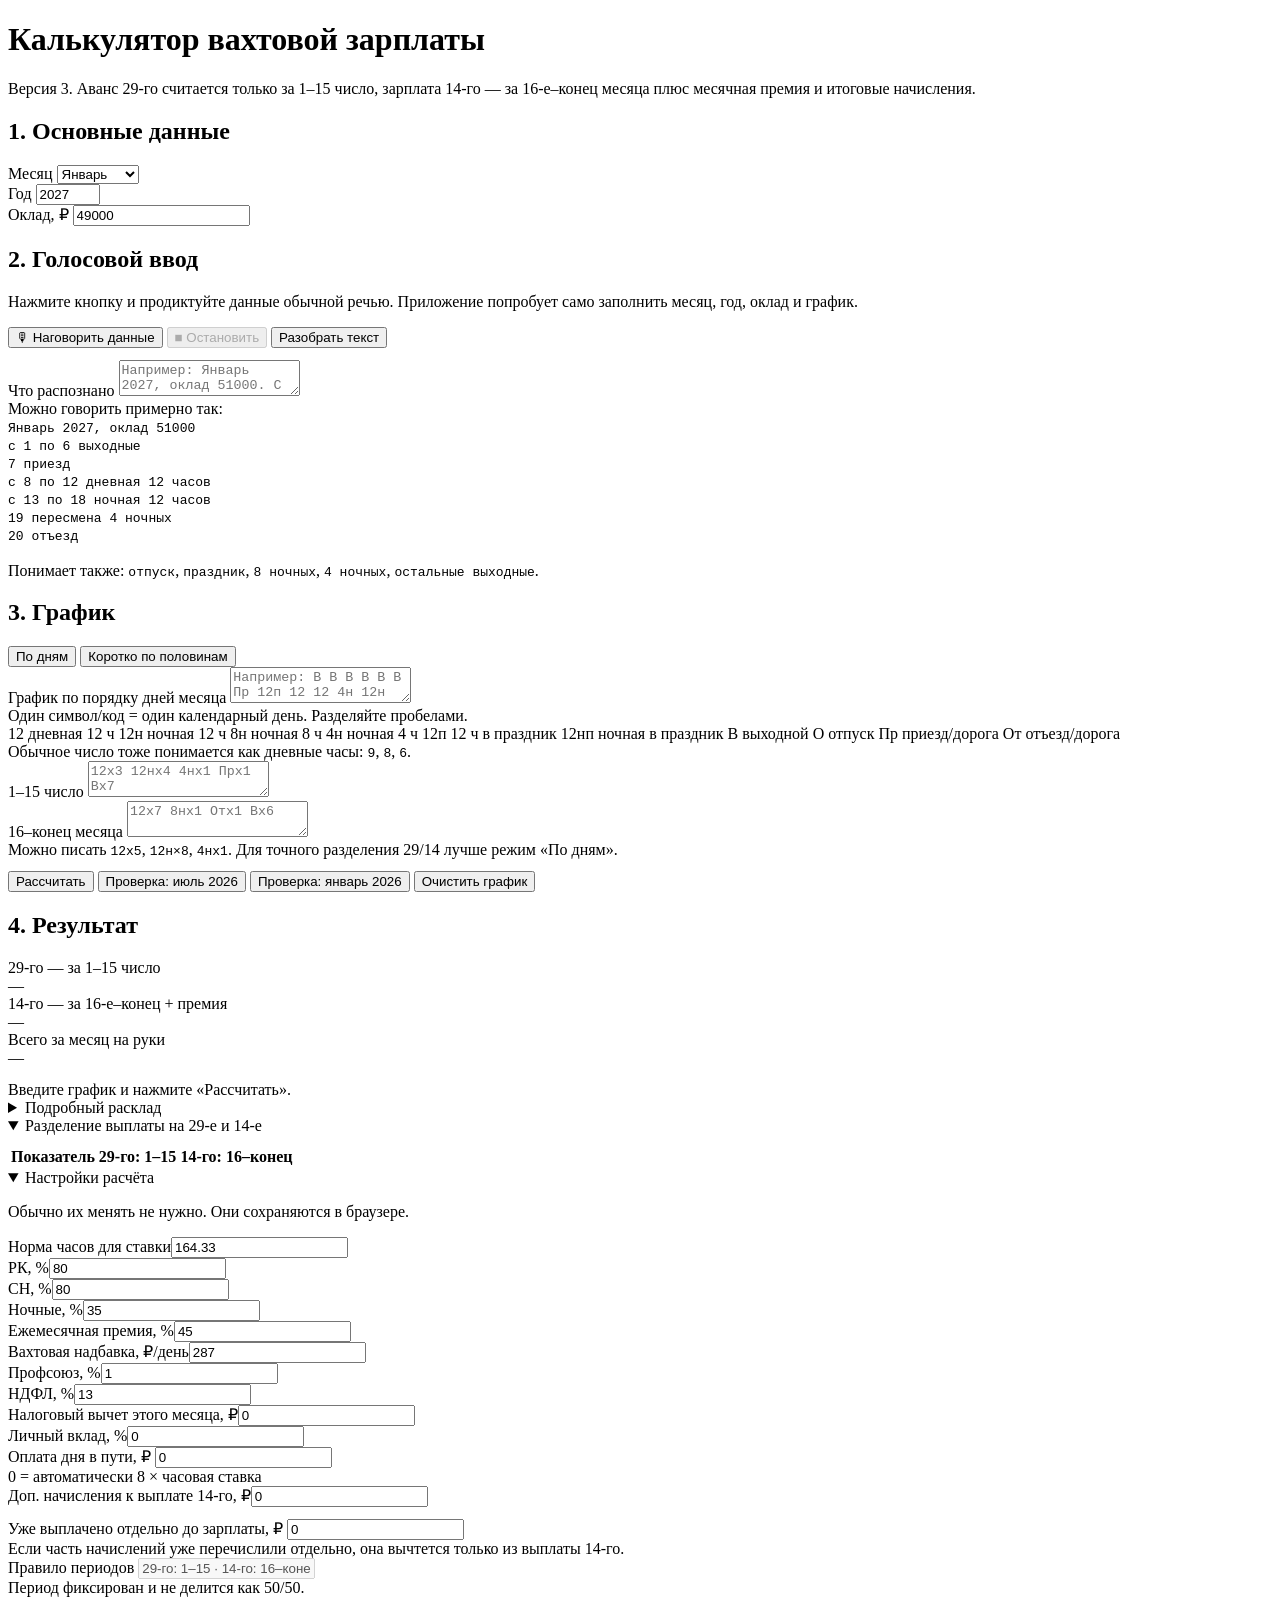
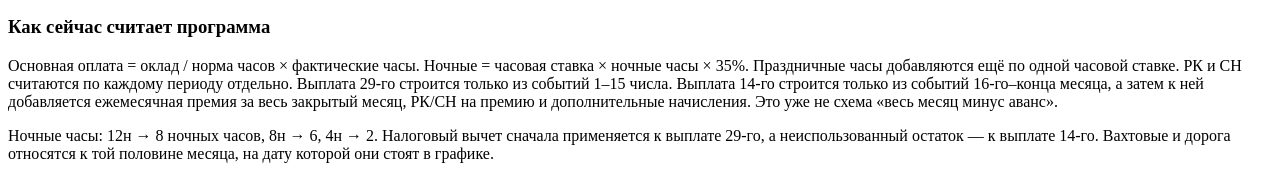
==== index.html @ 9ec72a4e "Add salary calculator app" ====
<!DOCTYPE html>
<html lang="ru">
<head>
<meta charset="UTF-8">
<meta name="viewport" content="width=device-width, initial-scale=1.0">
<title>Вахта — зарплата</title>
<meta name="theme-color" content="#246bfd">
<meta name="mobile-web-app-capable" content="yes">
<meta name="apple-mobile-web-app-capable" content="yes">
<meta name="apple-mobile-web-app-status-bar-style" content="default">
<meta name="apple-mobile-web-app-title" content="Вахта ЗП">
<link rel="manifest" href="manifest.webmanifest">
<link rel="icon" href="icon.svg" type="image/svg+xml">
<link rel="stylesheet" href="styles.css">
</head>
<body>
<div class="wrap">
  <h1>Калькулятор вахтовой зарплаты</h1>
  <p class="sub">Версия 3. Аванс 29-го считается только за 1–15 число, зарплата 14-го — за 16-е–конец месяца плюс месячная премия и итоговые начисления.</p>

  <div class="card">
    <h2>1. Основные данные</h2>
    <div class="grid3">
      <div>
        <label>Месяц</label>
        <select id="month">
          <option value="1">Январь</option><option value="2">Февраль</option><option value="3">Март</option>
          <option value="4">Апрель</option><option value="5">Май</option><option value="6">Июнь</option>
          <option value="7">Июль</option><option value="8">Август</option><option value="9">Сентябрь</option>
          <option value="10">Октябрь</option><option value="11">Ноябрь</option><option value="12">Декабрь</option>
        </select>
      </div>
      <div>
        <label>Год</label>
        <input id="year" type="number" value="2027" min="2024" max="2100">
      </div>
      <div>
        <label>Оклад, ₽</label>
        <input id="salary" type="number" value="49000" min="0" step="0.01">
      </div>
    </div>
  </div>


  <div class="card">
    <h2>2. Голосовой ввод</h2>
    <p class="small">Нажмите кнопку и продиктуйте данные обычной речью. Приложение попробует само заполнить месяц, год, оклад и график.</p>

    <div class="row">
      <button class="primary" id="voiceBtn">🎙 Наговорить данные</button>
      <button class="secondary" id="voiceStopBtn" disabled>■ Остановить</button>
      <button class="ghost" id="voiceParseBtn">Разобрать текст</button>
    </div>

    <div style="margin-top:12px">
      <label>Что распознано</label>
      <textarea id="voiceText" placeholder="Например: Январь 2027, оклад 51000. С 1 по 6 выходные. 7 приезд. 8 дневная 12 часов. С 9 по 14 ночная 12 часов. 15 пересмена 4 ночных. С 16 по 22 дневная 12. 23 отъезд. Остальные выходные."></textarea>
    </div>

    <div class="hint">
      Можно говорить примерно так:<br>
      <code>Январь 2027, оклад 51000</code><br>
      <code>с 1 по 6 выходные</code><br>
      <code>7 приезд</code><br>
      <code>с 8 по 12 дневная 12 часов</code><br>
      <code>с 13 по 18 ночная 12 часов</code><br>
      <code>19 пересмена 4 ночных</code><br>
      <code>20 отъезд</code><br><br>
      Понимает также: <code>отпуск</code>, <code>праздник</code>, <code>8 ночных</code>, <code>4 ночных</code>, <code>остальные выходные</code>.
    </div>
    <div id="voiceStatus"></div>
  </div>

  <div class="card">
    <h2>3. График</h2>
    <div class="tabs">
      <button class="tab active" id="tabDays">По дням</button>
      <button class="tab" id="tabHalf">Коротко по половинам</button>
    </div>

    <div id="modeDays">
      <label>График по порядку дней месяца</label>
      <textarea id="schedule" placeholder="Например: В В В В В В Пр 12п 12 12 4н 12н 12н 12н 12н 12н 12н ..."></textarea>
      <div class="hint">
        Один символ/код = один календарный день. Разделяйте пробелами.<br>
        <span class="badge">12</span> дневная 12 ч
        <span class="badge">12н</span> ночная 12 ч
        <span class="badge">8н</span> ночная 8 ч
        <span class="badge">4н</span> ночная 4 ч
        <span class="badge">12п</span> 12 ч в праздник
        <span class="badge">12нп</span> ночная в праздник
        <span class="badge">В</span> выходной
        <span class="badge">О</span> отпуск
        <span class="badge">Пр</span> приезд/дорога
        <span class="badge">От</span> отъезд/дорога
        <br>Обычное число тоже понимается как дневные часы: <code>9</code>, <code>8</code>, <code>6</code>.
      </div>
    </div>

    <div id="modeHalf" class="hidden">
      <div class="grid">
        <div>
          <label>1–15 число</label>
          <textarea id="half1" placeholder="12x3 12нx4 4нx1 Прx1 Вx7"></textarea>
        </div>
        <div>
          <label>16–конец месяца</label>
          <textarea id="half2" placeholder="12x7 8нx1 Отx1 Вx6"></textarea>
        </div>
      </div>
      <div class="hint">
        Можно писать <code>12x5</code>, <code>12н×8</code>, <code>4нx1</code>. Для точного разделения 29/14 лучше режим «По дням».
      </div>
    </div>

    <div class="row" style="margin-top:12px">
      <button class="primary" id="calcBtn">Рассчитать</button>
      <button class="secondary" id="julyPreset">Проверка: июль 2026</button>
      <button class="secondary" id="janPreset">Проверка: январь 2026</button>
      <button class="ghost" id="clearBtn">Очистить график</button>
    </div>
    <div id="parseMsg"></div>
  </div>

  <div class="card">
    <h2>4. Результат</h2>
    <div class="result-grid">
      <div class="result main">
        <div class="k">29-го — за 1–15 число</div>
        <div class="v" id="advanceOut">—</div>
      </div>
      <div class="result good">
        <div class="k">14-го — за 16-е–конец + премия</div>
        <div class="v" id="finalOut">—</div>
      </div>
      <div class="result">
        <div class="k">Всего за месяц на руки</div>
        <div class="v" id="netOut">—</div>
      </div>
    </div>

    <div id="summary" class="hint" style="margin-top:14px">Введите график и нажмите «Рассчитать».</div>
    <div id="warnings"></div>

    <details>
      <summary>Подробный расклад</summary>
      <div style="overflow:auto;margin-top:10px">
        <table>
          <thead><tr><th>Начисление</th><th>Сумма</th></tr></thead>
          <tbody id="breakdown"></tbody>
          <tfoot>
            <tr><td>Всего начислено</td><td id="grossOut">—</td></tr>
            <tr><td>Профсоюз</td><td id="unionOut">—</td></tr>
            <tr><td>НДФЛ</td><td id="taxOut">—</td></tr>
          </tfoot>
        </table>
      </div>
    </details>

    <details open>
      <summary>Разделение выплаты на 29-е и 14-е</summary>
      <div id="halfSummary" class="hint"></div>
      <div style="overflow:auto;margin-top:10px">
        <table>
          <thead>
            <tr><th>Показатель</th><th>29-го: 1–15</th><th>14-го: 16–конец</th></tr>
          </thead>
          <tbody id="periodBreakdown"></tbody>
        </table>
      </div>
    </details>
  </div>

  <div class="card">
    <details open>
      <summary>Настройки расчёта</summary>
      <p class="small">Обычно их менять не нужно. Они сохраняются в браузере.</p>
      <div class="grid3" style="margin-top:12px">
        <div><label>Норма часов для ставки</label><input id="norm" type="number" step="0.01" value="164.33"></div>
        <div><label>РК, %</label><input id="rkPct" type="number" step="0.01" value="80"></div>
        <div><label>СН, %</label><input id="snPct" type="number" step="0.01" value="80"></div>
        <div><label>Ночные, %</label><input id="nightPct" type="number" step="0.01" value="35"></div>
        <div><label>Ежемесячная премия, %</label><input id="premiumPct" type="number" step="0.01" value="45"></div>
        <div><label>Вахтовая надбавка, ₽/день</label><input id="vakhDay" type="number" step="0.01" value="287"></div>
        <div><label>Профсоюз, %</label><input id="unionPct" type="number" step="0.01" value="1"></div>
        <div><label>НДФЛ, %</label><input id="taxPct" type="number" step="0.01" value="13"></div>
        <div><label>Налоговый вычет этого месяца, ₽</label><input id="taxDeduction" type="number" step="0.01" value="0"></div>
        <div><label>Личный вклад, %</label><input id="personalPct" type="number" step="0.01" value="0"></div>
        <div>
          <label>Оплата дня в пути, ₽</label>
          <input id="travelDay" type="number" step="0.01" value="0">
          <div class="small">0 = автоматически 8 × часовая ставка</div>
        </div>
        <div><label>Доп. начисления к выплате 14-го, ₽</label><input id="extraGross" type="number" step="0.01" value="0"></div>
      </div>

      <div class="grid" style="margin-top:12px">
        <div>
          <label>Уже выплачено отдельно до зарплаты, ₽</label>
          <input id="alreadyPaid" type="number" step="0.01" value="0">
          <div class="small">Если часть начислений уже перечислили отдельно, она вычтется только из выплаты 14-го.</div>
        </div>
        <div>
          <label>Правило периодов</label>
          <input value="29-го: 1–15 · 14-го: 16–конец" disabled>
          <div class="small">Период фиксирован и не делится как 50/50.</div>
        </div>
      </div>
    </details>
  </div>

  <div class="card">
    <h3>Как сейчас считает программа</h3>
    <p class="small">
      Основная оплата = оклад / норма часов × фактические часы. Ночные = часовая ставка × ночные часы × 35%.
      Праздничные часы добавляются ещё по одной часовой ставке. РК и СН считаются по каждому периоду отдельно.
      Выплата 29-го строится только из событий 1–15 числа. Выплата 14-го строится только из событий 16-го–конца месяца,
      а затем к ней добавляется ежемесячная премия за весь закрытый месяц, РК/СН на премию и дополнительные начисления.
      Это уже не схема «весь месяц минус аванс».
    </p>
    <p class="small">
      Ночные часы: 12н → 8 ночных часов, 8н → 6, 4н → 2. Налоговый вычет сначала применяется к выплате 29-го,
      а неиспользованный остаток — к выплате 14-го. Вахтовые и дорога относятся к той половине месяца, на дату которой они стоят в графике.
    </p>
  </div>
</div>

<script src="core.js" defer></script>
<script src="voice.js" defer></script>
</body>
</html>
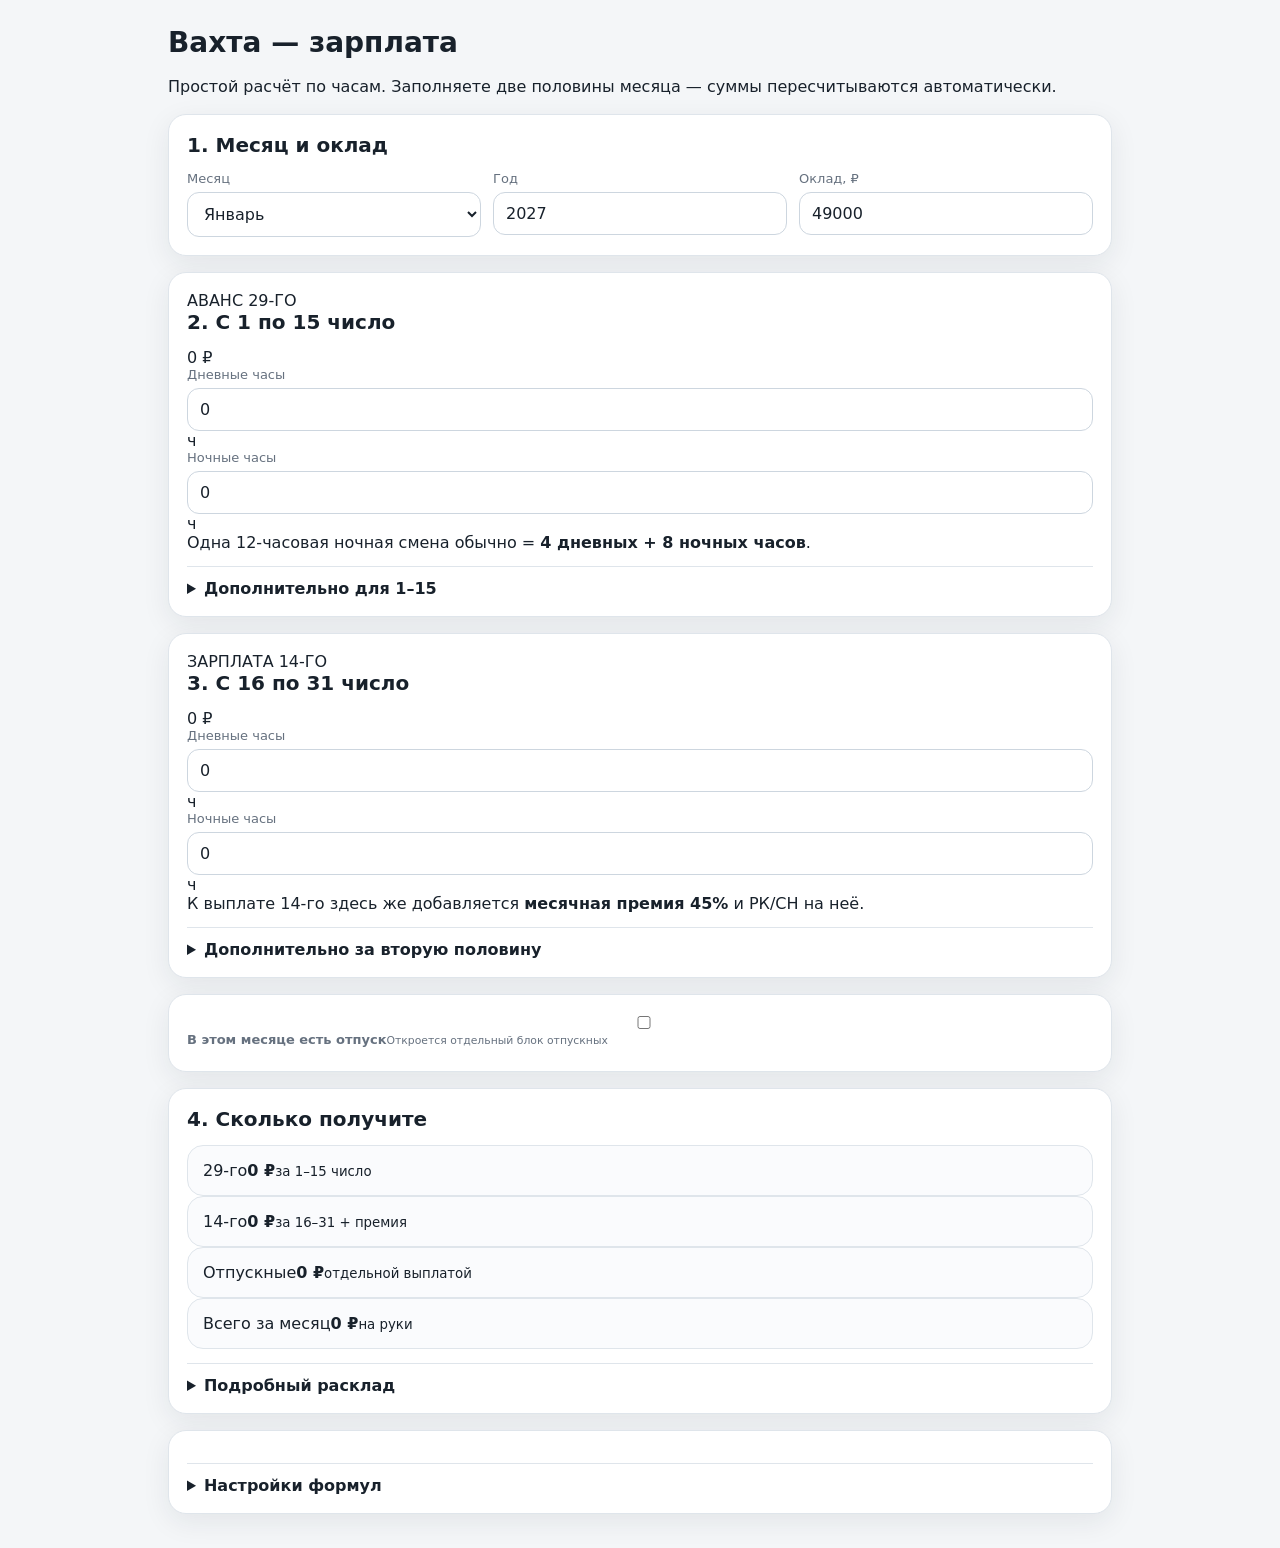
==== commit 0b71bc58: "Simplify salary calculator to hour-based periods" ====
--- a/index.html
+++ b/index.html
@@ -2,12 +2,11 @@
 <html lang="ru">
 <head>
 <meta charset="UTF-8">
-<meta name="viewport" content="width=device-width, initial-scale=1.0">
+<meta name="viewport" content="width=device-width,initial-scale=1.0,viewport-fit=cover">
 <title>Вахта — зарплата</title>
 <meta name="theme-color" content="#246bfd">
 <meta name="mobile-web-app-capable" content="yes">
 <meta name="apple-mobile-web-app-capable" content="yes">
-<meta name="apple-mobile-web-app-status-bar-style" content="default">
 <meta name="apple-mobile-web-app-title" content="Вахта ЗП">
 <link rel="manifest" href="manifest.webmanifest">
 <link rel="icon" href="icon.svg" type="image/svg+xml">
@@ -15,217 +14,103 @@
 </head>
 <body>
 <div class="wrap">
-  <h1>Калькулятор вахтовой зарплаты</h1>
-  <p class="sub">Версия 3. Аванс 29-го считается только за 1–15 число, зарплата 14-го — за 16-е–конец месяца плюс месячная премия и итоговые начисления.</p>
-
-  <div class="card">
-    <h2>1. Основные данные</h2>
-    <div class="grid3">
-      <div>
-        <label>Месяц</label>
-        <select id="month">
-          <option value="1">Январь</option><option value="2">Февраль</option><option value="3">Март</option>
-          <option value="4">Апрель</option><option value="5">Май</option><option value="6">Июнь</option>
-          <option value="7">Июль</option><option value="8">Август</option><option value="9">Сентябрь</option>
-          <option value="10">Октябрь</option><option value="11">Ноябрь</option><option value="12">Декабрь</option>
-        </select>
-      </div>
-      <div>
-        <label>Год</label>
-        <input id="year" type="number" value="2027" min="2024" max="2100">
-      </div>
-      <div>
-        <label>Оклад, ₽</label>
-        <input id="salary" type="number" value="49000" min="0" step="0.01">
-      </div>
-    </div>
+  <div class="hero">
+    <h1>Вахта — зарплата</h1>
+    <p>Простой расчёт по часам. Заполняете две половины месяца — суммы пересчитываются автоматически.</p>
   </div>
 
+  <section class="card">
+    <h2>1. Месяц и оклад</h2>
+    <div class="grid3">
+      <div><label>Месяц</label><select id="month">
+        <option value="1">Январь</option><option value="2">Февраль</option><option value="3">Март</option><option value="4">Апрель</option><option value="5">Май</option><option value="6">Июнь</option><option value="7">Июль</option><option value="8">Август</option><option value="9">Сентябрь</option><option value="10">Октябрь</option><option value="11">Ноябрь</option><option value="12">Декабрь</option>
+      </select></div>
+      <div><label>Год</label><input id="year" type="number" value="2027" min="2024" max="2100"></div>
+      <div><label>Оклад, ₽</label><input id="salary" type="number" value="49000" min="0" step="100"></div>
+    </div>
+  </section>
 
-  <div class="card">
-    <h2>2. Голосовой ввод</h2>
-    <p class="small">Нажмите кнопку и продиктуйте данные обычной речью. Приложение попробует само заполнить месяц, год, оклад и график.</p>
+  <section class="card period first">
+    <div class="periodHead"><div><div class="eyebrow">АВАНС 29-ГО</div><h2>2. С 1 по 15 число</h2></div><div class="periodMoney" id="advanceTop">0 ₽</div></div>
+    <div class="hoursGrid">
+      <div class="bigField"><label>Дневные часы</label><input id="day1" inputmode="decimal" type="number" min="0" step="1" value="0"><span>ч</span></div>
+      <div class="bigField"><label>Ночные часы</label><input id="night1" inputmode="decimal" type="number" min="0" step="1" value="0"><span>ч</span></div>
+    </div>
+    <div class="note">Одна 12-часовая ночная смена обычно = <b>4 дневных + 8 ночных часов</b>.</div>
+    <details>
+      <summary>Дополнительно для 1–15</summary>
+      <div class="grid3 inside">
+        <div><label>Праздничные часы</label><input id="holiday1" type="number" min="0" step="1" value="0"></div>
+        <div><label>Дней в пути</label><input id="travel1" type="number" min="0" step="1" value="0"></div>
+        <div><label>Дней вахты</label><input id="vakh1" type="number" min="0" step="1" placeholder="авто"></div>
+      </div>
+      <div class="small">Если «Дней вахты» пусто, программа оценит их по рабочим часам и дням в пути.</div>
+    </details>
+  </section>
 
-    <div class="row">
-      <button class="primary" id="voiceBtn">🎙 Наговорить данные</button>
-      <button class="secondary" id="voiceStopBtn" disabled>■ Остановить</button>
-      <button class="ghost" id="voiceParseBtn">Разобрать текст</button>
+  <section class="card period second">
+    <div class="periodHead"><div><div class="eyebrow greenText">ЗАРПЛАТА 14-ГО</div><h2>3. <span id="secondLabel">С 16 по 31 число</span></h2></div><div class="periodMoney greenText" id="salaryTop">0 ₽</div></div>
+    <div class="hoursGrid">
+      <div class="bigField"><label>Дневные часы</label><input id="day2" inputmode="decimal" type="number" min="0" step="1" value="0"><span>ч</span></div>
+      <div class="bigField"><label>Ночные часы</label><input id="night2" inputmode="decimal" type="number" min="0" step="1" value="0"><span>ч</span></div>
     </div>
+    <div class="note">К выплате 14-го здесь же добавляется <b>месячная премия 45%</b> и РК/СН на неё.</div>
+    <details>
+      <summary>Дополнительно за вторую половину</summary>
+      <div class="grid3 inside">
+        <div><label>Праздничные часы</label><input id="holiday2" type="number" min="0" step="1" value="0"></div>
+        <div><label>Дней в пути</label><input id="travel2" type="number" min="0" step="1" value="0"></div>
+        <div><label>Дней вахты</label><input id="vakh2" type="number" min="0" step="1" placeholder="авто"></div>
+      </div>
+    </details>
+  </section>
 
-    <div style="margin-top:12px">
-      <label>Что распознано</label>
-      <textarea id="voiceText" placeholder="Например: Январь 2027, оклад 51000. С 1 по 6 выходные. 7 приезд. 8 дневная 12 часов. С 9 по 14 ночная 12 часов. 15 пересмена 4 ночных. С 16 по 22 дневная 12. 23 отъезд. Остальные выходные."></textarea>
+  <section class="card vacationCard">
+    <label class="switchRow"><input id="hasVacation" type="checkbox"><span><b>В этом месяце есть отпуск</b><small>Откроется отдельный блок отпускных</small></span></label>
+    <div id="vacationBox" class="hidden vacationBox">
+      <div class="grid">
+        <div><label>Дней отпуска</label><input id="vacDays" type="number" min="0" step="1" value="0"></div>
+        <div><label>Отпускные на руки, ₽</label><input id="vacNet" type="number" min="0" step="100" value="0"></div>
+      </div>
+      <div class="note">Пока отпускные вводятся отдельной суммой на руки. Следующим этапом можно восстановить их автоматический расчёт по среднему заработку.</div>
     </div>
+  </section>
 
-    <div class="hint">
-      Можно говорить примерно так:<br>
-      <code>Январь 2027, оклад 51000</code><br>
-      <code>с 1 по 6 выходные</code><br>
-      <code>7 приезд</code><br>
-      <code>с 8 по 12 дневная 12 часов</code><br>
-      <code>с 13 по 18 ночная 12 часов</code><br>
-      <code>19 пересмена 4 ночных</code><br>
-      <code>20 отъезд</code><br><br>
-      Понимает также: <code>отпуск</code>, <code>праздник</code>, <code>8 ночных</code>, <code>4 ночных</code>, <code>остальные выходные</code>.
+  <section class="card resultCard">
+    <h2>4. Сколько получите</h2>
+    <div class="resultGrid">
+      <div class="result blue"><span>29-го</span><strong id="advanceOut">0 ₽</strong><small>за 1–15 число</small></div>
+      <div class="result green"><span>14-го</span><strong id="finalOut">0 ₽</strong><small id="finalCaption">за 16–31 + премия</small></div>
+      <div class="result" id="vacResult"><span>Отпускные</span><strong id="vacOut">0 ₽</strong><small>отдельной выплатой</small></div>
+      <div class="result total"><span>Всего за месяц</span><strong id="netOut">0 ₽</strong><small>на руки</small></div>
     </div>
-    <div id="voiceStatus"></div>
-  </div>
-
-  <div class="card">
-    <h2>3. График</h2>
-    <div class="tabs">
-      <button class="tab active" id="tabDays">По дням</button>
-      <button class="tab" id="tabHalf">Коротко по половинам</button>
-    </div>
-
-    <div id="modeDays">
-      <label>График по порядку дней месяца</label>
-      <textarea id="schedule" placeholder="Например: В В В В В В Пр 12п 12 12 4н 12н 12н 12н 12н 12н 12н ..."></textarea>
-      <div class="hint">
-        Один символ/код = один календарный день. Разделяйте пробелами.<br>
-        <span class="badge">12</span> дневная 12 ч
-        <span class="badge">12н</span> ночная 12 ч
-        <span class="badge">8н</span> ночная 8 ч
-        <span class="badge">4н</span> ночная 4 ч
-        <span class="badge">12п</span> 12 ч в праздник
-        <span class="badge">12нп</span> ночная в праздник
-        <span class="badge">В</span> выходной
-        <span class="badge">О</span> отпуск
-        <span class="badge">Пр</span> приезд/дорога
-        <span class="badge">От</span> отъезд/дорога
-        <br>Обычное число тоже понимается как дневные часы: <code>9</code>, <code>8</code>, <code>6</code>.
-      </div>
-    </div>
-
-    <div id="modeHalf" class="hidden">
-      <div class="grid">
-        <div>
-          <label>1–15 число</label>
-          <textarea id="half1" placeholder="12x3 12нx4 4нx1 Прx1 Вx7"></textarea>
-        </div>
-        <div>
-          <label>16–конец месяца</label>
-          <textarea id="half2" placeholder="12x7 8нx1 Отx1 Вx6"></textarea>
-        </div>
-      </div>
-      <div class="hint">
-        Можно писать <code>12x5</code>, <code>12н×8</code>, <code>4нx1</code>. Для точного разделения 29/14 лучше режим «По дням».
-      </div>
-    </div>
-
-    <div class="row" style="margin-top:12px">
-      <button class="primary" id="calcBtn">Рассчитать</button>
-      <button class="secondary" id="julyPreset">Проверка: июль 2026</button>
-      <button class="secondary" id="janPreset">Проверка: январь 2026</button>
-      <button class="ghost" id="clearBtn">Очистить график</button>
-    </div>
-    <div id="parseMsg"></div>
-  </div>
-
-  <div class="card">
-    <h2>4. Результат</h2>
-    <div class="result-grid">
-      <div class="result main">
-        <div class="k">29-го — за 1–15 число</div>
-        <div class="v" id="advanceOut">—</div>
-      </div>
-      <div class="result good">
-        <div class="k">14-го — за 16-е–конец + премия</div>
-        <div class="v" id="finalOut">—</div>
-      </div>
-      <div class="result">
-        <div class="k">Всего за месяц на руки</div>
-        <div class="v" id="netOut">—</div>
-      </div>
-    </div>
-
-    <div id="summary" class="hint" style="margin-top:14px">Введите график и нажмите «Рассчитать».</div>
-    <div id="warnings"></div>
-
+    <div class="summary" id="summary"></div>
     <details>
       <summary>Подробный расклад</summary>
-      <div style="overflow:auto;margin-top:10px">
-        <table>
-          <thead><tr><th>Начисление</th><th>Сумма</th></tr></thead>
-          <tbody id="breakdown"></tbody>
-          <tfoot>
-            <tr><td>Всего начислено</td><td id="grossOut">—</td></tr>
-            <tr><td>Профсоюз</td><td id="unionOut">—</td></tr>
-            <tr><td>НДФЛ</td><td id="taxOut">—</td></tr>
-          </tfoot>
-        </table>
+      <div class="tableWrap"><table><thead><tr><th>Начисление</th><th>1–15</th><th id="thSecond">16–31</th></tr></thead><tbody id="breakdown"></tbody></table></div>
+    </details>
+  </section>
+
+  <section class="card settingsCard">
+    <details>
+      <summary>Настройки формул</summary>
+      <div class="grid3 inside">
+        <div><label>Норма часов</label><input id="norm" type="number" step="0.01" value="164.33"></div>
+        <div><label>РК, %</label><input id="rkPct" type="number" step="1" value="80"></div>
+        <div><label>СН, %</label><input id="snPct" type="number" step="1" value="80"></div>
+        <div><label>Ночные, %</label><input id="nightPct" type="number" step="1" value="35"></div>
+        <div><label>Премия, %</label><input id="premiumPct" type="number" step="1" value="45"></div>
+        <div><label>Вахтовая, ₽/день</label><input id="vakhDay" type="number" step="1" value="287"></div>
+        <div><label>Профсоюз, %</label><input id="unionPct" type="number" step="0.1" value="1"></div>
+        <div><label>НДФЛ, %</label><input id="taxPct" type="number" step="0.1" value="13"></div>
+        <div><label>Налоговый вычет, ₽</label><input id="taxDeduction" type="number" step="100" value="0"></div>
+        <div><label>Оплата дня в пути, ₽</label><input id="travelDay" type="number" step="1" value="0"><small>0 = 8 × часовая ставка</small></div>
+        <div><label>Доп. начисления 14-го, ₽</label><input id="extraGross" type="number" step="100" value="0"></div>
       </div>
+      <button id="resetBtn" class="softBtn" type="button">Сбросить часы месяца</button>
     </details>
-
-    <details open>
-      <summary>Разделение выплаты на 29-е и 14-е</summary>
-      <div id="halfSummary" class="hint"></div>
-      <div style="overflow:auto;margin-top:10px">
-        <table>
-          <thead>
-            <tr><th>Показатель</th><th>29-го: 1–15</th><th>14-го: 16–конец</th></tr>
-          </thead>
-          <tbody id="periodBreakdown"></tbody>
-        </table>
-      </div>
-    </details>
-  </div>
-
-  <div class="card">
-    <details open>
-      <summary>Настройки расчёта</summary>
-      <p class="small">Обычно их менять не нужно. Они сохраняются в браузере.</p>
-      <div class="grid3" style="margin-top:12px">
-        <div><label>Норма часов для ставки</label><input id="norm" type="number" step="0.01" value="164.33"></div>
-        <div><label>РК, %</label><input id="rkPct" type="number" step="0.01" value="80"></div>
-        <div><label>СН, %</label><input id="snPct" type="number" step="0.01" value="80"></div>
-        <div><label>Ночные, %</label><input id="nightPct" type="number" step="0.01" value="35"></div>
-        <div><label>Ежемесячная премия, %</label><input id="premiumPct" type="number" step="0.01" value="45"></div>
-        <div><label>Вахтовая надбавка, ₽/день</label><input id="vakhDay" type="number" step="0.01" value="287"></div>
-        <div><label>Профсоюз, %</label><input id="unionPct" type="number" step="0.01" value="1"></div>
-        <div><label>НДФЛ, %</label><input id="taxPct" type="number" step="0.01" value="13"></div>
-        <div><label>Налоговый вычет этого месяца, ₽</label><input id="taxDeduction" type="number" step="0.01" value="0"></div>
-        <div><label>Личный вклад, %</label><input id="personalPct" type="number" step="0.01" value="0"></div>
-        <div>
-          <label>Оплата дня в пути, ₽</label>
-          <input id="travelDay" type="number" step="0.01" value="0">
-          <div class="small">0 = автоматически 8 × часовая ставка</div>
-        </div>
-        <div><label>Доп. начисления к выплате 14-го, ₽</label><input id="extraGross" type="number" step="0.01" value="0"></div>
-      </div>
-
-      <div class="grid" style="margin-top:12px">
-        <div>
-          <label>Уже выплачено отдельно до зарплаты, ₽</label>
-          <input id="alreadyPaid" type="number" step="0.01" value="0">
-          <div class="small">Если часть начислений уже перечислили отдельно, она вычтется только из выплаты 14-го.</div>
-        </div>
-        <div>
-          <label>Правило периодов</label>
-          <input value="29-го: 1–15 · 14-го: 16–конец" disabled>
-          <div class="small">Период фиксирован и не делится как 50/50.</div>
-        </div>
-      </div>
-    </details>
-  </div>
-
-  <div class="card">
-    <h3>Как сейчас считает программа</h3>
-    <p class="small">
-      Основная оплата = оклад / норма часов × фактические часы. Ночные = часовая ставка × ночные часы × 35%.
-      Праздничные часы добавляются ещё по одной часовой ставке. РК и СН считаются по каждому периоду отдельно.
-      Выплата 29-го строится только из событий 1–15 числа. Выплата 14-го строится только из событий 16-го–конца месяца,
-      а затем к ней добавляется ежемесячная премия за весь закрытый месяц, РК/СН на премию и дополнительные начисления.
-      Это уже не схема «весь месяц минус аванс».
-    </p>
-    <p class="small">
-      Ночные часы: 12н → 8 ночных часов, 8н → 6, 4н → 2. Налоговый вычет сначала применяется к выплате 29-го,
-      а неиспользованный остаток — к выплате 14-го. Вахтовые и дорога относятся к той половине месяца, на дату которой они стоят в графике.
-    </p>
-  </div>
+  </section>
 </div>
-
 <script src="core.js" defer></script>
-<script src="voice.js" defer></script>
 </body>
-</html>
+</html>
--- a/styles.css
+++ b/styles.css
@@ -0,0 +1,110 @@
+:root{
+    --bg:#f4f6f8;
+    --card:#ffffff;
+    --text:#18212b;
+    --muted:#66717f;
+    --line:#dfe5eb;
+    --accent:#246bfd;
+    --accent2:#eaf0ff;
+    --good:#157347;
+    --warn:#8a5a00;
+    --bad:#b42318;
+    --shadow:0 8px 28px rgba(20,32,50,.08);
+    --radius:18px;
+  }
+  *{box-sizing:border-box}
+  body{
+    margin:0;
+    font-family:system-ui,-apple-system,BlinkMacSystemFont,"Segoe UI",Roboto,Arial,sans-serif;
+    background:var(--bg);
+    color:var(--text);
+  }
+  .wrap{max-width:980px;margin:0 auto;padding:18px}
+  h1{font-size:28px;margin:8px 0 6px}
+  h2{font-size:20px;margin:0 0 14px}
+  h3{font-size:16px;margin:0 0 10px}
+  p{line-height:1.45}
+  .sub{color:var(--muted);margin:0 0 18px}
+  .card{
+    background:var(--card);
+    border:1px solid var(--line);
+    border-radius:var(--radius);
+    box-shadow:var(--shadow);
+    padding:18px;
+    margin-bottom:16px;
+  }
+  .grid{display:grid;grid-template-columns:repeat(2,minmax(0,1fr));gap:12px}
+  .grid3{display:grid;grid-template-columns:repeat(3,minmax(0,1fr));gap:12px}
+  label{display:block;font-size:13px;color:var(--muted);margin:0 0 6px}
+  input,textarea,select{
+    width:100%;
+    border:1px solid #cdd6df;
+    border-radius:12px;
+    padding:11px 12px;
+    font:inherit;
+    color:var(--text);
+    background:#fff;
+  }
+  textarea{min-height:92px;resize:vertical}
+  input:focus,textarea:focus,select:focus{outline:2px solid rgba(36,107,253,.18);border-color:var(--accent)}
+  .row{display:flex;gap:10px;flex-wrap:wrap;align-items:center}
+  button{
+    border:0;border-radius:12px;padding:11px 15px;
+    font-weight:650;font-size:14px;cursor:pointer
+  }
+  .primary{background:var(--accent);color:#fff}
+  .secondary{background:#eef2f6;color:#25303c}
+  .ghost{background:transparent;color:var(--accent);border:1px solid #bfd0ff}
+  .tabs{display:flex;gap:8px;margin-bottom:12px}
+  .tab{background:#eef2f6;color:#4b5563}
+  .tab.active{background:var(--accent2);color:#1747b0}
+  .hidden{display:none!important}
+  .hint{
+    margin-top:8px;padding:10px 12px;border-radius:12px;background:#f7f9fb;
+    color:var(--muted);font-size:13px;line-height:1.45
+  }
+  code{
+    font-family:ui-monospace,SFMono-Regular,Menlo,Consolas,monospace;
+    background:#f0f3f6;padding:2px 5px;border-radius:6px
+  }
+  .result-grid{display:grid;grid-template-columns:repeat(3,minmax(0,1fr));gap:12px}
+  .result{
+    border:1px solid var(--line);border-radius:16px;padding:15px;background:#fafbfd
+  }
+  .result .k{font-size:13px;color:var(--muted)}
+  .result .v{font-size:25px;font-weight:800;margin-top:5px}
+  .result.main{background:#eef4ff;border-color:#c9d8ff}
+  .result.main .v{color:#1747b0}
+  .result.good .v{color:var(--good)}
+  table{width:100%;border-collapse:collapse;font-size:14px}
+  th,td{padding:9px 7px;border-bottom:1px solid var(--line);text-align:right}
+  th:first-child,td:first-child{text-align:left}
+  tfoot td{font-weight:800}
+  details{border-top:1px solid var(--line);margin-top:14px;padding-top:12px}
+  summary{cursor:pointer;font-weight:700}
+  .warning{
+    padding:11px 13px;border-radius:12px;background:#fff6df;color:var(--warn);
+    margin-top:12px;font-size:13px;line-height:1.45
+  }
+  .error{
+    padding:11px 13px;border-radius:12px;background:#fff0ef;color:var(--bad);
+    margin-top:12px;font-size:13px;line-height:1.45
+  }
+  .ok{
+    padding:11px 13px;border-radius:12px;background:#edf8f2;color:var(--good);
+    margin-top:12px;font-size:13px;line-height:1.45
+  }
+  .badge{
+    display:inline-block;padding:4px 8px;border-radius:999px;background:#eef2f6;
+    color:#4d5966;font-size:12px;margin-right:5px;margin-bottom:5px
+  }
+  .small{font-size:12px;color:var(--muted)}
+  .checkbox{display:flex;gap:8px;align-items:center}
+  .checkbox input{width:auto}
+  @media(max-width:720px){
+    .grid,.grid3,.result-grid{grid-template-columns:1fr}
+    h1{font-size:24px}
+    .wrap{padding:12px}
+    .card{padding:14px}
+    .result .v{font-size:23px}
+  }
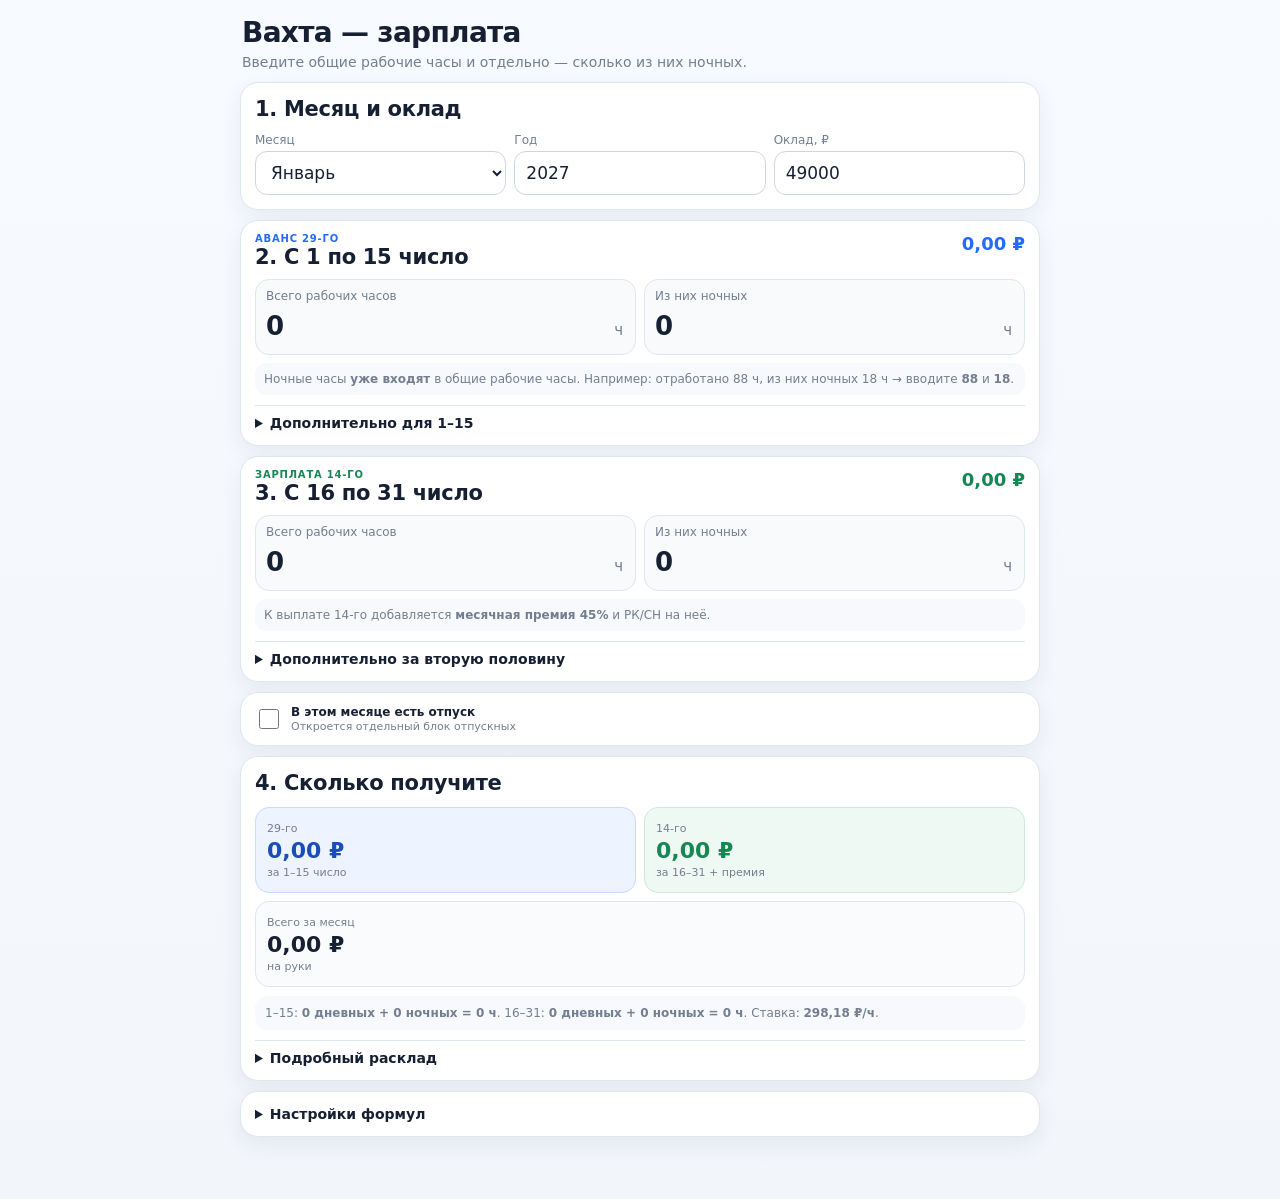
==== commit 806b52a3: "Fix hour input semantics to total and night subset" ====
--- a/index.html
+++ b/index.html
@@ -16,7 +16,7 @@
 <div class="wrap">
   <div class="hero">
     <h1>Вахта — зарплата</h1>
-    <p>Простой расчёт по часам. Заполняете две половины месяца — суммы пересчитываются автоматически.</p>
+    <p>Введите общие рабочие часы и отдельно — сколько из них ночных.</p>
   </div>
 
   <section class="card">
@@ -26,17 +26,17 @@
         <option value="1">Январь</option><option value="2">Февраль</option><option value="3">Март</option><option value="4">Апрель</option><option value="5">Май</option><option value="6">Июнь</option><option value="7">Июль</option><option value="8">Август</option><option value="9">Сентябрь</option><option value="10">Октябрь</option><option value="11">Ноябрь</option><option value="12">Декабрь</option>
       </select></div>
       <div><label>Год</label><input id="year" type="number" value="2027" min="2024" max="2100"></div>
-      <div><label>Оклад, ₽</label><input id="salary" type="number" value="49000" min="0" step="100"></div>
+      <div><label>Оклад, ₽</label><input id="salary" type="number" value="49000" min="0" step="1"></div>
     </div>
   </section>
 
   <section class="card period first">
     <div class="periodHead"><div><div class="eyebrow">АВАНС 29-ГО</div><h2>2. С 1 по 15 число</h2></div><div class="periodMoney" id="advanceTop">0 ₽</div></div>
     <div class="hoursGrid">
-      <div class="bigField"><label>Дневные часы</label><input id="day1" inputmode="decimal" type="number" min="0" step="1" value="0"><span>ч</span></div>
-      <div class="bigField"><label>Ночные часы</label><input id="night1" inputmode="decimal" type="number" min="0" step="1" value="0"><span>ч</span></div>
+      <div class="bigField"><label>Всего рабочих часов</label><input id="day1" inputmode="decimal" type="number" min="0" step="1" value="0"><span>ч</span></div>
+      <div class="bigField"><label>Из них ночных</label><input id="night1" inputmode="decimal" type="number" min="0" step="1" value="0"><span>ч</span></div>
     </div>
-    <div class="note">Одна 12-часовая ночная смена обычно = <b>4 дневных + 8 ночных часов</b>.</div>
+    <div class="note">Ночные часы <b>уже входят</b> в общие рабочие часы. Например: отработано 88 ч, из них ночных 18 ч → вводите <b>88</b> и <b>18</b>.</div>
     <details>
       <summary>Дополнительно для 1–15</summary>
       <div class="grid3 inside">
@@ -51,10 +51,10 @@
   <section class="card period second">
     <div class="periodHead"><div><div class="eyebrow greenText">ЗАРПЛАТА 14-ГО</div><h2>3. <span id="secondLabel">С 16 по 31 число</span></h2></div><div class="periodMoney greenText" id="salaryTop">0 ₽</div></div>
     <div class="hoursGrid">
-      <div class="bigField"><label>Дневные часы</label><input id="day2" inputmode="decimal" type="number" min="0" step="1" value="0"><span>ч</span></div>
-      <div class="bigField"><label>Ночные часы</label><input id="night2" inputmode="decimal" type="number" min="0" step="1" value="0"><span>ч</span></div>
+      <div class="bigField"><label>Всего рабочих часов</label><input id="day2" inputmode="decimal" type="number" min="0" step="1" value="0"><span>ч</span></div>
+      <div class="bigField"><label>Из них ночных</label><input id="night2" inputmode="decimal" type="number" min="0" step="1" value="0"><span>ч</span></div>
     </div>
-    <div class="note">К выплате 14-го здесь же добавляется <b>месячная премия 45%</b> и РК/СН на неё.</div>
+    <div class="note">К выплате 14-го добавляется <b>месячная премия 45%</b> и РК/СН на неё.</div>
     <details>
       <summary>Дополнительно за вторую половину</summary>
       <div class="grid3 inside">
@@ -72,7 +72,7 @@
         <div><label>Дней отпуска</label><input id="vacDays" type="number" min="0" step="1" value="0"></div>
         <div><label>Отпускные на руки, ₽</label><input id="vacNet" type="number" min="0" step="100" value="0"></div>
       </div>
-      <div class="note">Пока отпускные вводятся отдельной суммой на руки. Следующим этапом можно восстановить их автоматический расчёт по среднему заработку.</div>
+      <div class="note">Пока отпускные вводятся отдельной суммой на руки. Автоматический расчёт отпускных сделаем отдельной логикой.</div>
     </div>
   </section>
 
@@ -104,7 +104,7 @@
         <div><label>Профсоюз, %</label><input id="unionPct" type="number" step="0.1" value="1"></div>
         <div><label>НДФЛ, %</label><input id="taxPct" type="number" step="0.1" value="13"></div>
         <div><label>Налоговый вычет, ₽</label><input id="taxDeduction" type="number" step="100" value="0"></div>
-        <div><label>Оплата дня в пути, ₽</label><input id="travelDay" type="number" step="1" value="0"><small>0 = 8 × часовая ставка</small></div>
+        <div><label>Оплата дня в пути, ₽</label><input id="travelDay" type="number" step="1" value="0"><small>Для точности можно указать из расчётки</small></div>
         <div><label>Доп. начисления 14-го, ₽</label><input id="extraGross" type="number" step="100" value="0"></div>
       </div>
       <button id="resetBtn" class="softBtn" type="button">Сбросить часы месяца</button>
--- a/styles.css
+++ b/styles.css
@@ -1,110 +1 @@
-:root{
-    --bg:#f4f6f8;
-    --card:#ffffff;
-    --text:#18212b;
-    --muted:#66717f;
-    --line:#dfe5eb;
-    --accent:#246bfd;
-    --accent2:#eaf0ff;
-    --good:#157347;
-    --warn:#8a5a00;
-    --bad:#b42318;
-    --shadow:0 8px 28px rgba(20,32,50,.08);
-    --radius:18px;
-  }
-  *{box-sizing:border-box}
-  body{
-    margin:0;
-    font-family:system-ui,-apple-system,BlinkMacSystemFont,"Segoe UI",Roboto,Arial,sans-serif;
-    background:var(--bg);
-    color:var(--text);
-  }
-  .wrap{max-width:980px;margin:0 auto;padding:18px}
-  h1{font-size:28px;margin:8px 0 6px}
-  h2{font-size:20px;margin:0 0 14px}
-  h3{font-size:16px;margin:0 0 10px}
-  p{line-height:1.45}
-  .sub{color:var(--muted);margin:0 0 18px}
-  .card{
-    background:var(--card);
-    border:1px solid var(--line);
-    border-radius:var(--radius);
-    box-shadow:var(--shadow);
-    padding:18px;
-    margin-bottom:16px;
-  }
-  .grid{display:grid;grid-template-columns:repeat(2,minmax(0,1fr));gap:12px}
-  .grid3{display:grid;grid-template-columns:repeat(3,minmax(0,1fr));gap:12px}
-  label{display:block;font-size:13px;color:var(--muted);margin:0 0 6px}
-  input,textarea,select{
-    width:100%;
-    border:1px solid #cdd6df;
-    border-radius:12px;
-    padding:11px 12px;
-    font:inherit;
-    color:var(--text);
-    background:#fff;
-  }
-  textarea{min-height:92px;resize:vertical}
-  input:focus,textarea:focus,select:focus{outline:2px solid rgba(36,107,253,.18);border-color:var(--accent)}
-  .row{display:flex;gap:10px;flex-wrap:wrap;align-items:center}
-  button{
-    border:0;border-radius:12px;padding:11px 15px;
-    font-weight:650;font-size:14px;cursor:pointer
-  }
-  .primary{background:var(--accent);color:#fff}
-  .secondary{background:#eef2f6;color:#25303c}
-  .ghost{background:transparent;color:var(--accent);border:1px solid #bfd0ff}
-  .tabs{display:flex;gap:8px;margin-bottom:12px}
-  .tab{background:#eef2f6;color:#4b5563}
-  .tab.active{background:var(--accent2);color:#1747b0}
-  .hidden{display:none!important}
-  .hint{
-    margin-top:8px;padding:10px 12px;border-radius:12px;background:#f7f9fb;
-    color:var(--muted);font-size:13px;line-height:1.45
-  }
-  code{
-    font-family:ui-monospace,SFMono-Regular,Menlo,Consolas,monospace;
-    background:#f0f3f6;padding:2px 5px;border-radius:6px
-  }
-  .result-grid{display:grid;grid-template-columns:repeat(3,minmax(0,1fr));gap:12px}
-  .result{
-    border:1px solid var(--line);border-radius:16px;padding:15px;background:#fafbfd
-  }
-  .result .k{font-size:13px;color:var(--muted)}
-  .result .v{font-size:25px;font-weight:800;margin-top:5px}
-  .result.main{background:#eef4ff;border-color:#c9d8ff}
-  .result.main .v{color:#1747b0}
-  .result.good .v{color:var(--good)}
-  table{width:100%;border-collapse:collapse;font-size:14px}
-  th,td{padding:9px 7px;border-bottom:1px solid var(--line);text-align:right}
-  th:first-child,td:first-child{text-align:left}
-  tfoot td{font-weight:800}
-  details{border-top:1px solid var(--line);margin-top:14px;padding-top:12px}
-  summary{cursor:pointer;font-weight:700}
-  .warning{
-    padding:11px 13px;border-radius:12px;background:#fff6df;color:var(--warn);
-    margin-top:12px;font-size:13px;line-height:1.45
-  }
-  .error{
-    padding:11px 13px;border-radius:12px;background:#fff0ef;color:var(--bad);
-    margin-top:12px;font-size:13px;line-height:1.45
-  }
-  .ok{
-    padding:11px 13px;border-radius:12px;background:#edf8f2;color:var(--good);
-    margin-top:12px;font-size:13px;line-height:1.45
-  }
-  .badge{
-    display:inline-block;padding:4px 8px;border-radius:999px;background:#eef2f6;
-    color:#4d5966;font-size:12px;margin-right:5px;margin-bottom:5px
-  }
-  .small{font-size:12px;color:var(--muted)}
-  .checkbox{display:flex;gap:8px;align-items:center}
-  .checkbox input{width:auto}
-  @media(max-width:720px){
-    .grid,.grid3,.result-grid{grid-template-columns:1fr}
-    h1{font-size:24px}
-    .wrap{padding:12px}
-    .card{padding:14px}
-    .result .v{font-size:23px}
-  }
+:root{--bg:#f3f6fb;--card:#fff;--ink:#172033;--muted:#737f90;--line:#dfe6ef;--blue:#246bfd;--blueSoft:#eef4ff;--green:#168653;--greenSoft:#eef9f4;--shadow:0 8px 22px rgba(40,62,95,.07)}*{box-sizing:border-box}html{-webkit-text-size-adjust:100%}body{margin:0;background:linear-gradient(180deg,#f7faff 0,#f2f5fa 100%);color:var(--ink);font-family:system-ui,-apple-system,"Segoe UI",Roboto,Arial,sans-serif;padding-bottom:24px}.wrap{max-width:820px;margin:0 auto;padding:12px 10px 28px}.hero{padding:4px 2px 10px}.hero h1{font-size:28px;letter-spacing:-.7px;margin:0 0 4px}.hero p{margin:0;color:var(--muted);font-size:14px;line-height:1.35}.card{background:var(--card);border:1px solid var(--line);border-radius:18px;padding:14px;margin:0 0 10px;box-shadow:var(--shadow)}h2{font-size:21px;margin:0 0 12px;letter-spacing:-.3px}.grid,.grid3,.hoursGrid,.resultGrid{display:grid;gap:8px}.grid{grid-template-columns:repeat(2,minmax(0,1fr))}.grid3{grid-template-columns:repeat(3,minmax(0,1fr))}.hoursGrid{grid-template-columns:1fr 1fr}.resultGrid{grid-template-columns:1fr 1fr}label{display:block;color:var(--muted);font-size:12px;margin-bottom:4px}input,select{width:100%;border:1.25px solid #ccd6e3;border-radius:12px;background:#fff;color:var(--ink);font:inherit;font-size:17px;padding:10px 11px;outline:none;min-height:44px}input:focus,select:focus{border-color:#8db0ff;box-shadow:0 0 0 3px rgba(36,107,253,.07)}.period{padding-top:12px}.periodHead{display:flex;justify-content:space-between;gap:8px;align-items:flex-start}.periodHead h2{margin:1px 0 10px}.eyebrow{font-size:10px;font-weight:800;letter-spacing:.08em;color:var(--blue)}.greenText{color:var(--green)!important}.periodMoney{font-size:18px;font-weight:850;color:var(--blue);white-space:nowrap}.bigField{position:relative;background:#f8fafc;border:1px solid var(--line);border-radius:14px;padding:9px 10px}.bigField label{font-size:12px}.bigField input{font-size:26px;font-weight:800;border:0;background:transparent;padding:0 30px 0 0;min-height:38px;box-shadow:none}.bigField span{position:absolute;right:12px;bottom:15px;color:var(--muted);font-size:15px}.note,.small,.summary{color:var(--muted);font-size:12px;line-height:1.35}.note{margin-top:8px;background:#f7f9fc;border-radius:11px;padding:8px 9px}.small{margin-top:6px}.summary{margin-top:9px;background:#f7f9fc;border-radius:12px;padding:9px 10px}details{border-top:1px solid var(--line);margin-top:10px;padding-top:9px}summary{cursor:pointer;font-weight:750;font-size:14px}.inside{margin-top:9px}.switchRow{display:flex;align-items:center;gap:9px;margin:0;color:var(--ink);cursor:pointer}.switchRow input{width:20px;height:20px;min-height:20px}.switchRow span{display:flex;flex-direction:column;gap:1px}.switchRow small{color:var(--muted);font-size:11px}.vacationBox{margin-top:10px;padding-top:10px;border-top:1px solid var(--line)}.hidden{display:none!important}.result{min-height:86px;border:1px solid var(--line);border-radius:14px;padding:11px;display:flex;flex-direction:column;justify-content:center;background:#fafbfd}.result span,.result small{color:var(--muted);font-size:11px}.result strong{font-size:22px;line-height:1.05;margin:4px 0}.result.blue{background:var(--blueSoft);border-color:#cad9ff}.result.blue strong{color:#194eb8}.result.green{background:var(--greenSoft);border-color:#cfeada}.result.green strong{color:var(--green)}.result.total{grid-column:1/-1}.tableWrap{overflow:auto;margin-top:8px}table{width:100%;border-collapse:collapse;font-size:12px}th,td{border-bottom:1px solid var(--line);padding:7px 5px;text-align:right;white-space:nowrap}th:first-child,td:first-child{text-align:left}.softBtn{margin-top:10px;border:0;border-radius:11px;padding:10px 12px;background:#eef2f7;color:#344054;font-weight:750;font-size:13px}.settingsCard details{border:0;margin:0;padding:0}.vacationCard{padding-top:12px;padding-bottom:12px}@media(max-width:700px){.wrap{padding:8px 7px 22px}.hero{display:none}.card{padding:11px;border-radius:15px;margin-bottom:8px}.card>h2{font-size:18px;margin-bottom:9px}.grid3{grid-template-columns:1.15fr .8fr 1fr;gap:6px}.grid{gap:6px}.hoursGrid{gap:6px}.periodHead{align-items:center}.periodHead h2{font-size:18px;margin:0 0 7px}.periodMoney{font-size:17px}.bigField{padding:7px 8px;border-radius:12px}.bigField input{font-size:24px;min-height:34px}.bigField span{bottom:13px;right:10px}.note{padding:7px 8px;margin-top:6px}.inside.grid3{grid-template-columns:repeat(3,minmax(0,1fr))}.resultGrid{grid-template-columns:1fr 1fr;gap:6px}.result{min-height:78px;padding:9px;border-radius:12px}.result strong{font-size:20px}.result.total{grid-column:1/-1}.summary{font-size:11px}.settingsCard input,.settingsCard select{font-size:15px;padding:8px 9px;min-height:40px}}@media(max-width:430px){.grid3{grid-template-columns:1.2fr .78fr 1fr}.grid3 label{font-size:10px}.grid3 input,.grid3 select{font-size:15px;padding:8px 8px}.periodHead{display:flex}.hoursGrid{grid-template-columns:1fr 1fr}.bigField input{font-size:22px}.inside.grid3{grid-template-columns:1fr 1fr 1fr}.inside.grid3 label{font-size:10px}.grid{grid-template-columns:1fr 1fr}.result strong{font-size:19px}}
